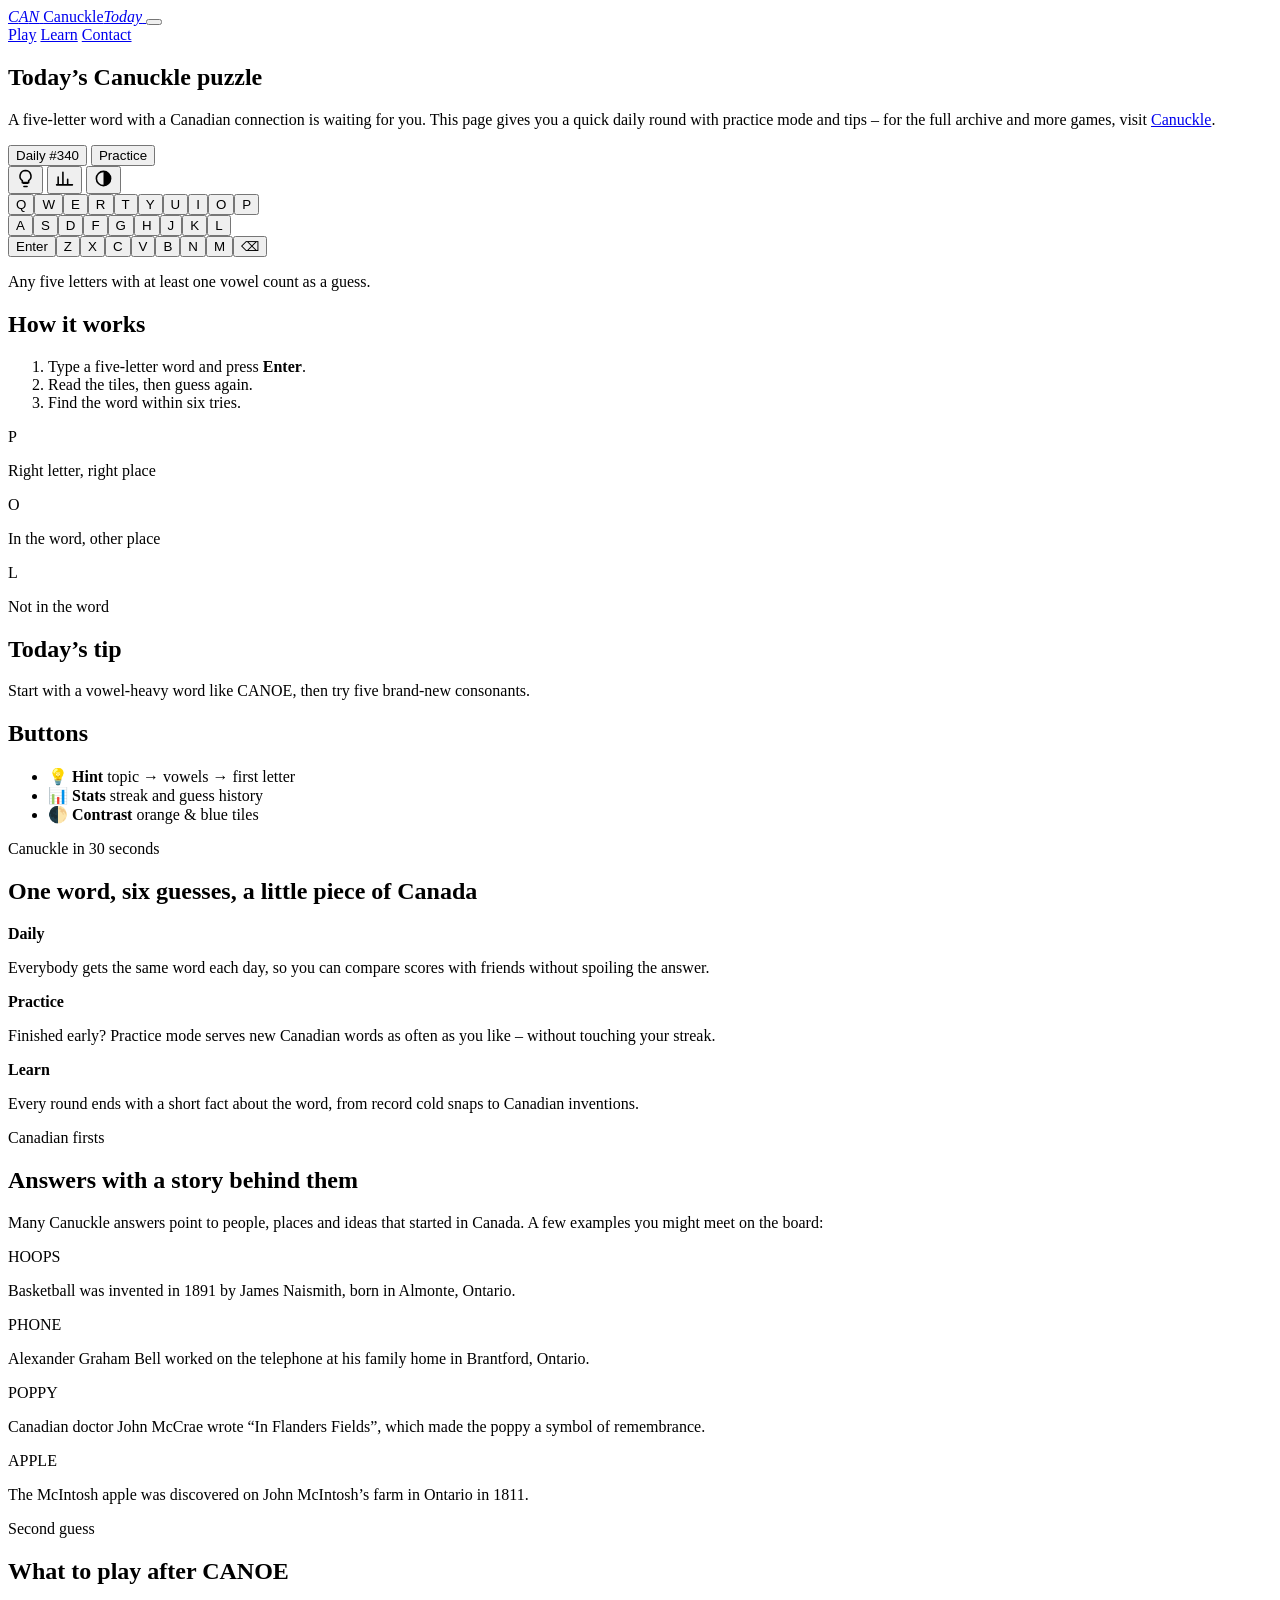
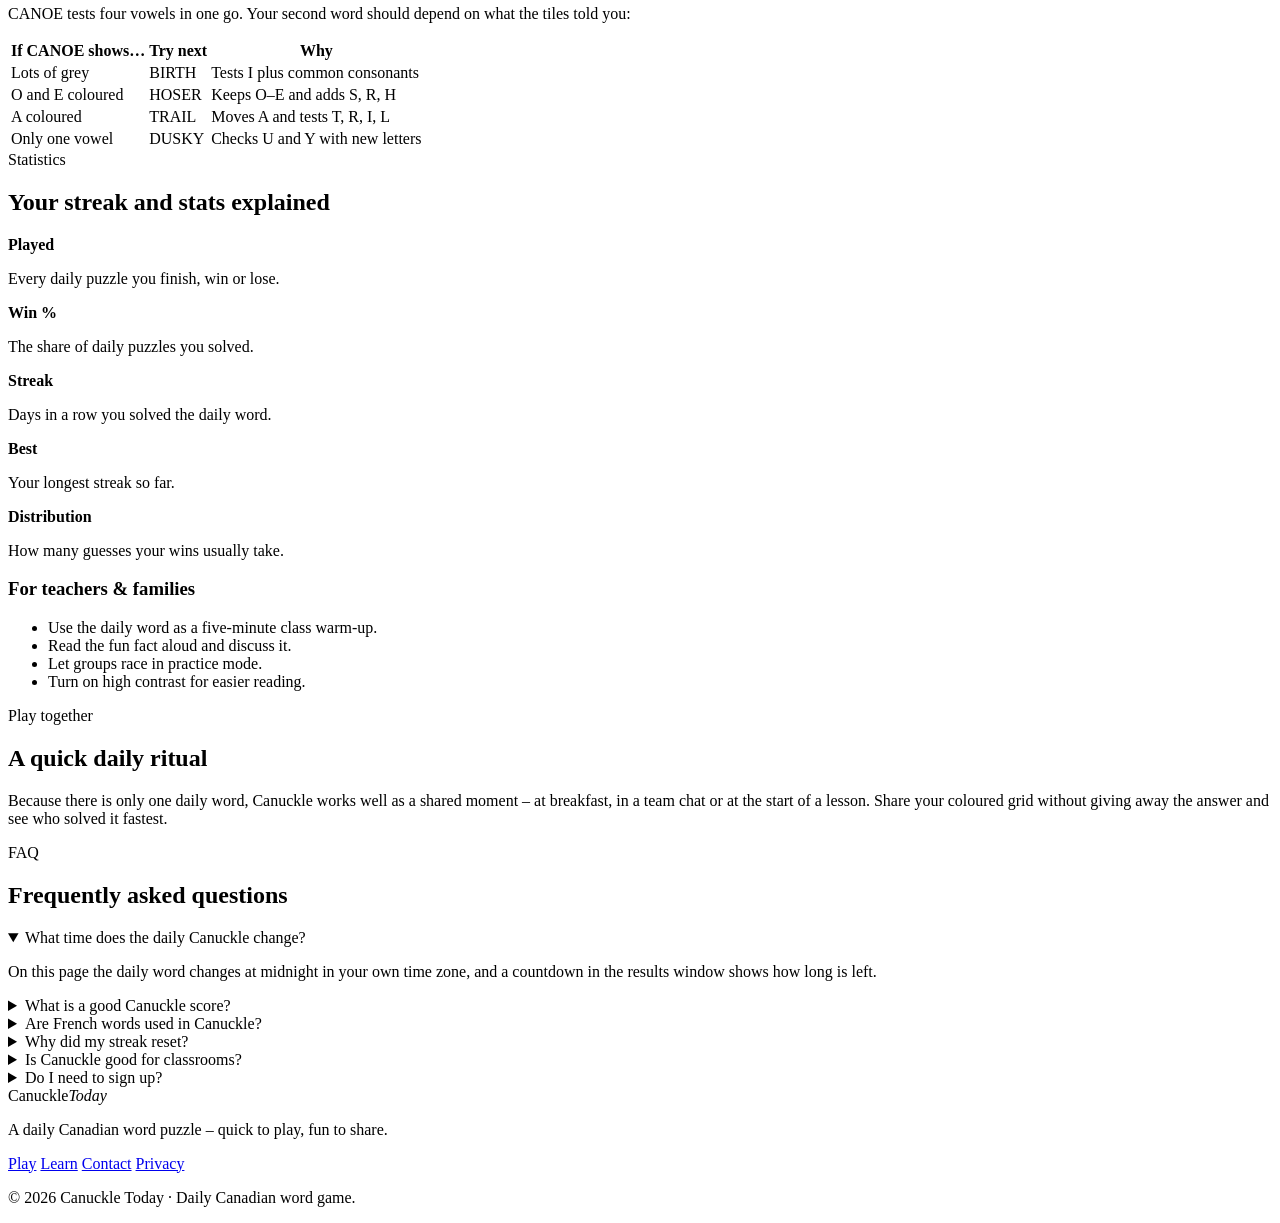
==== index.html @ 83f181f8 "index.html" ====
<!DOCTYPE html>
<html lang="en">
<head>
<meta charset="UTF-8">
<meta name="viewport" content="width=device-width, initial-scale=1.0">
<title>Canuckle Today – Free Daily Canadian Word Puzzle</title>
<meta name="description" content="Solve today’s Canuckle: a free five-letter Canadian word puzzle with six guesses, three hints, unlimited practice rounds and a Canadian fact after every game.">
<meta name="robots" content="index, follow">
<meta property="og:type" content="website">
<meta property="og:title" content="Canuckle Today – Free Daily Canadian Word Puzzle">
<meta property="og:description" content="One Canadian word, six guesses, every day.">
<link rel="preconnect" href="https://fonts.googleapis.com">
<link rel="preconnect" href="https://fonts.gstatic.com" crossorigin>
<link href="https://fonts.googleapis.com/css2?family=Work+Sans:wght@400;500;600;700;800&display=swap" rel="stylesheet">
<link rel="stylesheet" href="style.css">

<script type="application/ld+json">
{
  "@context":"https://schema.org",
  "@graph":[
    {
      "@type":"VideoGame",
      "name":"Canuckle Today",
      "genre":"Word puzzle",
      "gamePlatform":"Web browser",
      "inLanguage":"en",
      "description":"A daily Canadian five-letter word puzzle with hints, statistics and unlimited practice.",
      "offers":{"@type":"Offer","price":"0","priceCurrency":"CAD"}
    },
    {
      "@type":"FAQPage",
      "mainEntity":[
        {"@type":"Question","name":"What time does the daily Canuckle change?","acceptedAnswer":{"@type":"Answer","text":"On this page the daily word changes at midnight in your own time zone, and a countdown in the results window shows how long is left."}},
        {"@type":"Question","name":"What is a good Canuckle score?","acceptedAnswer":{"@type":"Answer","text":"Solving in four guesses is a solid result, three is excellent and two usually involves some luck. Any win within six guesses keeps your streak alive."}},
        {"@type":"Question","name":"Are French words used in Canuckle?","acceptedAnswer":{"@type":"Answer","text":"Answers are English or widely used Canadian words. Where a word comes from French or an Indigenous language, it is written without accents."}},
        {"@type":"Question","name":"Why did my streak reset?","acceptedAnswer":{"@type":"Answer","text":"A streak counts days in a row on which you solved the daily word. Missing a day or failing a puzzle starts the count again. Practice rounds never affect it."}},
        {"@type":"Question","name":"Is Canuckle good for classrooms?","acceptedAnswer":{"@type":"Answer","text":"Yes. The Canadian theme and the fun fact after each round make it a quick warm-up for spelling, vocabulary and Canadian studies."}},
        {"@type":"Question","name":"Do I need to sign up?","acceptedAnswer":{"@type":"Answer","text":"No. The game runs in your browser and your statistics are saved on your own device."}}
      ]
    }
  ]
}
</script>
</head>
<body>

<header class="hd">
  <div class="wrap hd-in">
    <a href="#" class="logo" aria-label="Canuckle Today home">
      <span class="logo-tiles" aria-hidden="true"><i>C</i><i>A</i><i>N</i></span>
      <span>Canuckle<em>Today</em></span>
    </a>
    <button class="burger" aria-label="Menu" onclick="document.querySelector('.nav').classList.toggle('open')"><span></span><span></span></button>
    <nav class="nav">
      <a href="#" class="cur">Play</a>
      <a href="#learn">Learn</a>
      <a href="#contact">Contact</a>
    </nav>
  </div>
</header>

<section class="top wrap">
  <h1>Today’s Canuckle puzzle</h1>
  <p class="sub">A five-letter word with a Canadian connection is waiting for you. This page gives you a quick daily round with practice mode and tips – for the full archive and more games, visit <a href="https://canukle.com/">Canuckle</a>.</p>
</section>

<main class="wrap">
  <div class="arena">
    <!-- ===== GAME ===== -->
    <section class="game card" id="game" aria-label="Canuckle game">
      <div class="bar">
        <div class="mode" role="group" aria-label="Game mode">
          <button type="button" data-m="daily" class="on">Daily <span id="pz-no"></span></button>
          <button type="button" data-m="practice">Practice</button>
        </div>
        <div class="tools">
          <button type="button" class="ic" id="b-hint" title="Hint" aria-label="Hint"><svg viewBox="0 0 24 24" width="19" height="19"><path d="M9 18h6M10 22h4M12 2a7 7 0 0 0-4 12.7V17h8v-2.3A7 7 0 0 0 12 2z" fill="none" stroke="currentColor" stroke-width="2" stroke-linecap="round"/></svg></button>
          <button type="button" class="ic" id="b-stats" title="Statistics" aria-label="Statistics"><svg viewBox="0 0 24 24" width="19" height="19"><path d="M4 20V10M10 20V4M16 20v-7M22 20H2" fill="none" stroke="currentColor" stroke-width="2" stroke-linecap="round"/></svg></button>
          <button type="button" class="ic" id="b-hc" title="High contrast" aria-label="Toggle high contrast colours"><svg viewBox="0 0 24 24" width="19" height="19"><circle cx="12" cy="12" r="9" fill="none" stroke="currentColor" stroke-width="2"/><path d="M12 3a9 9 0 0 1 0 18z" fill="currentColor"/></svg></button>
        </div>
      </div>
      <div class="hints" id="hints" aria-live="polite"></div>
      <div class="board" id="board" aria-label="Game board"></div>
      <div class="kb" id="kb" aria-label="Keyboard"></div>
      <p class="rule-note">Any five letters with at least one vowel count as a guess.</p>
    </section>

    <!-- ===== SIDE ===== -->
    <aside class="side">
      <div class="card side-box">
        <h2>How it works</h2>
        <ol class="steps">
          <li>Type a five-letter word and press <b>Enter</b>.</li>
          <li>Read the tiles, then guess again.</li>
          <li>Find the word within six tries.</li>
        </ol>
        <div class="key">
          <div><span class="sq c">P</span><p>Right letter, right place</p></div>
          <div><span class="sq p">O</span><p>In the word, other place</p></div>
          <div><span class="sq a">L</span><p>Not in the word</p></div>
        </div>
      </div>
      <div class="card side-box tip">
        <h2>Today’s tip</h2>
        <p id="tip">Start with a vowel-heavy word like CANOE, then try five brand-new consonants.</p>
      </div>
      <div class="card side-box">
        <h2>Buttons</h2>
        <ul class="btn-list">
          <li><b>💡 Hint</b> topic → vowels → first letter</li>
          <li><b>📊 Stats</b> streak and guess history</li>
          <li><b>🌓 Contrast</b> orange &amp; blue tiles</li>
        </ul>
      </div>
    </aside>
  </div>

  <!-- ===== LEARN ===== -->
  <section class="sec" id="learn">
    <span class="lbl">Canuckle in 30 seconds</span>
    <h2>One word, six guesses, a little piece of Canada</h2>
    <div class="cols3">
      <article><b>Daily</b><p>Everybody gets the same word each day, so you can compare scores with friends without spoiling the answer.</p></article>
      <article><b>Practice</b><p>Finished early? Practice mode serves new Canadian words as often as you like – without touching your streak.</p></article>
      <article><b>Learn</b><p>Every round ends with a short fact about the word, from record cold snaps to Canadian inventions.</p></article>
    </div>
  </section>

  <section class="sec">
    <span class="lbl">Canadian firsts</span>
    <h2>Answers with a story behind them</h2>
    <p class="lead">Many Canuckle answers point to people, places and ideas that started in Canada. A few examples you might meet on the board:</p>
    <div class="story">
      <div><span>HOOPS</span><p>Basketball was invented in 1891 by James Naismith, born in Almonte, Ontario.</p></div>
      <div><span>PHONE</span><p>Alexander Graham Bell worked on the telephone at his family home in Brantford, Ontario.</p></div>
      <div><span>POPPY</span><p>Canadian doctor John McCrae wrote “In Flanders Fields”, which made the poppy a symbol of remembrance.</p></div>
      <div><span>APPLE</span><p>The McIntosh apple was discovered on John McIntosh’s farm in Ontario in 1811.</p></div>
    </div>
  </section>

  <section class="sec split">
    <div>
      <span class="lbl">Second guess</span>
      <h2>What to play after CANOE</h2>
      <p>CANOE tests four vowels in one go. Your second word should depend on what the tiles told you:</p>
    </div>
    <div class="tbl">
      <table>
        <thead><tr><th>If CANOE shows…</th><th>Try next</th><th>Why</th></tr></thead>
        <tbody>
          <tr><td>Lots of grey</td><td>BIRTH</td><td>Tests I plus common consonants</td></tr>
          <tr><td>O and E coloured</td><td>HOSER</td><td>Keeps O–E and adds S, R, H</td></tr>
          <tr><td>A coloured</td><td>TRAIL</td><td>Moves A and tests T, R, I, L</td></tr>
          <tr><td>Only one vowel</td><td>DUSKY</td><td>Checks U and Y with new letters</td></tr>
        </tbody>
      </table>
    </div>
  </section>

  <section class="sec">
    <span class="lbl">Statistics</span>
    <h2>Your streak and stats explained</h2>
    <div class="stat-ex">
      <div><b>Played</b><p>Every daily puzzle you finish, win or lose.</p></div>
      <div><b>Win %</b><p>The share of daily puzzles you solved.</p></div>
      <div><b>Streak</b><p>Days in a row you solved the daily word.</p></div>
      <div><b>Best</b><p>Your longest streak so far.</p></div>
      <div><b>Distribution</b><p>How many guesses your wins usually take.</p></div>
    </div>
  </section>

  <section class="sec split rev">
    <div class="class-card card">
      <h3>For teachers &amp; families</h3>
      <ul>
        <li>Use the daily word as a five-minute class warm-up.</li>
        <li>Read the fun fact aloud and discuss it.</li>
        <li>Let groups race in practice mode.</li>
        <li>Turn on high contrast for easier reading.</li>
      </ul>
    </div>
    <div>
      <span class="lbl">Play together</span>
      <h2>A quick daily ritual</h2>
      <p>Because there is only one daily word, Canuckle works well as a shared moment – at breakfast, in a team chat or at the start of a lesson. Share your coloured grid without giving away the answer and see who solved it fastest.</p>
    </div>
  </section>

  <section class="sec">
    <span class="lbl">FAQ</span>
    <h2>Frequently asked questions</h2>
    <div class="faq">
      <details open><summary>What time does the daily Canuckle change?</summary><p>On this page the daily word changes at midnight in your own time zone, and a countdown in the results window shows how long is left.</p></details>
      <details><summary>What is a good Canuckle score?</summary><p>Solving in four guesses is a solid result, three is excellent and two usually involves some luck. Any win within six guesses keeps your streak alive.</p></details>
      <details><summary>Are French words used in Canuckle?</summary><p>Answers are English or widely used Canadian words. Where a word comes from French or an Indigenous language, it is written without accents.</p></details>
      <details><summary>Why did my streak reset?</summary><p>A streak counts days in a row on which you solved the daily word. Missing a day or failing a puzzle starts the count again. Practice rounds never affect it.</p></details>
      <details><summary>Is Canuckle good for classrooms?</summary><p>Yes. The Canadian theme and the fun fact after each round make it a quick warm-up for spelling, vocabulary and Canadian studies.</p></details>
      <details><summary>Do I need to sign up?</summary><p>No. The game runs in your browser and your statistics are saved on your own device.</p></details>
    </div>
  </section>
</main>

<footer class="ft" id="contact">
  <div class="wrap ft-in">
    <div>
      <span class="logo"><span>Canuckle<em>Today</em></span></span>
      <p>A daily Canadian word puzzle – quick to play, fun to share.</p>
    </div>
    <nav>
      <a href="#game">Play</a>
      <a href="#learn">Learn</a>
      <a href="#">Contact</a>
      <a href="#">Privacy</a>
    </nav>
  </div>
  <p class="wrap ft-copy">© <span id="yr"></span> Canuckle Today · Daily Canadian word game.</p>
</footer>

<!-- RESULT / STATS MODAL -->
<div class="modal" id="modal" role="dialog" aria-modal="true" aria-labelledby="m-title" hidden>
  <div class="m-box">
    <button class="m-x" id="m-x" aria-label="Close">×</button>
    <div id="m-result">
      <p class="m-k" id="m-k">Well done!</p>
      <h2 id="m-title">MOOSE</h2>
      <p class="m-cat" id="m-cat">Wildlife</p>
      <p class="m-fact" id="m-fact"></p>
    </div>
    <h3 class="m-h">Statistics</h3>
    <div class="m-stats">
      <div><b id="st-p">0</b><span>Played</span></div>
      <div><b id="st-w">0</b><span>Win %</span></div>
      <div><b id="st-s">0</b><span>Streak</span></div>
      <div><b id="st-b">0</b><span>Best</span></div>
    </div>
    <h3 class="m-h">Guess distribution</h3>
    <div class="dist" id="dist"></div>
    <div class="m-act">
      <button class="share" id="b-share">Share result</button>
      <button class="again" id="b-again">Play practice round</button>
    </div>
    <p class="next" id="next"></p>
  </div>
</div>

<div class="toast" id="toast" role="status"></div>

<script>
(function(){
  var $=function(id){return document.getElementById(id);};
  var W=[
    ['TOWER','Places','Toronto’s CN Tower is 553 metres tall and was completed in 1976.'],
    ['RAVEN','Culture','The Raven is a central trickster and creator figure in many Northwest Coast First Nations stories.'],
    ['HYDRO','Slang','Many Canadians call electricity “hydro”, because so much of it comes from hydroelectric dams.'],
    ['MOOSE','Wildlife','A moose’s long legs let it wade through deep snow and swamps with ease.'],
    ['OCEAN','Places','Canada has the longest coastline in the world – about 243,000 km.'],
    ['CEDAR','Nature','The western red cedar is the official tree of British Columbia.'],
    ['HOOPS','Sports','Basketball was invented in 1891 by James Naismith, who was born in Almonte, Ontario.'],
    ['TOQUE','Slang','In Canada a toque is a knitted winter hat – some people write it “tuque”.'],
    ['DULSE','Food','Dulse is a dried red seaweed snack famous on Grand Manan Island, New Brunswick.'],
    ['ROCKY','Places','Mount Robson, at 3,954 metres, is the highest peak in the Canadian Rockies.'],
    ['POPPY','History','Canadian doctor John McCrae wrote “In Flanders Fields” in 1915, making the poppy a symbol of remembrance.'],
    ['BIRCH','Nature','Birchbark is light and waterproof, which made it perfect for building canoes.'],
    ['LOONS','Wildlife','The common loon on the one-dollar coin is why Canadians call it the loonie.'],
    ['PHONE','History','Alexander Graham Bell made early telephone tests from his family home in Brantford, Ontario.'],
    ['DEKES','Sports','To deke is to fake out an opponent – a word Canadians took from hockey into everyday life.'],
    ['APPLE','Food','The McIntosh apple was discovered on John McIntosh’s farm in Ontario in 1811.'],
    ['SLEDS','Culture','The word toboggan comes from the Mi’kmaq language.'],
    ['HURON','Places','Lake Huron has the longest shoreline of the Great Lakes, thanks to its thousands of islands.'],
    ['ASPEN','Nature','The trembling aspen is the most widespread tree in North America.'],
    ['SWEEP','Sports','Sweeping in curling warms the ice slightly so the stone slides farther and straighter.'],
    ['HOSER','Slang','The insult “hoser” was made famous by Bob and Doug McKenzie on SCTV.'],
    ['BISON','Wildlife','Elk Island National Park near Edmonton helped bring bison back from the edge of extinction.'],
    ['HOUSE','Sports','In curling, the target of rings at the end of the sheet is called the house.'],
    ['SYRUP','Food','About 40 litres of maple sap are boiled down to make one litre of syrup.'],
    ['GITCH','Slang','“Gitch” or “gotch” is Canadian slang for underwear.'],
    ['CANOE','Culture','The canoe connected Indigenous nations and later carried the fur trade across the country.'],
    ['KAYAK','Culture','Inuit hunters built kayaks with driftwood or bone frames covered in sealskin.'],
    ['POLAR','Wildlife','Churchill, Manitoba, is known as the Polar Bear Capital of the World.'],
    ['ORCAS','Wildlife','Orcas along the B.C. coast live in close family pods led by older females.'],
    ['FROST','Nature','Snag, Yukon, recorded −63 °C in 1947 – the coldest temperature in North America.'],
    ['SNOWY','Wildlife','The snowy owl is Quebec’s official bird.'],
    ['TAFFY','Food','Maple taffy is made by pouring hot syrup onto clean snow and rolling it up on a stick.'],
    ['INUIT','Culture','Nunavut, created in 1999, means “our land” in Inuktitut.'],
    ['METIS','Culture','The Métis are recognised as one of the three Indigenous peoples in Canada’s Constitution.'],
    ['IGLOO','Culture','“Iglu” in Inuktitut simply means house – not only a snow house.'],
    ['MAPLE','Nature','A red maple leaf has been on Canada’s national flag since 1965.']
  ];
  var START=new Date(2026,0,1);
  var KEYS=['QWERTYUIOP','ASDFGHJKL','>ZXCVBNM<'];
  var mode='daily', ans, info, guesses=[], cur='', over=false, won=false, hintN=0, busy=false, dayIdx;

  function store(k,v){ try{ if(v===undefined) return JSON.parse(localStorage.getItem(k)); localStorage.setItem(k,JSON.stringify(v)); }catch(e){ return null; } }
  function today(){ var n=new Date(); var d=new Date(n.getFullYear(),n.getMonth(),n.getDate()); return Math.round((d-START)/864e5); }
  function toast(t,ms){ var e=$('toast'); e.textContent=t; e.classList.add('show'); clearTimeout(e._t); e._t=setTimeout(function(){e.classList.remove('show');},ms||1600); }

  /* build board + keyboard */
  var board=$('board');
  for(var r=0;r<6;r++){ var row=document.createElement('div'); row.className='row'; for(var c=0;c<5;c++){ var t=document.createElement('div'); t.className='tile'; row.appendChild(t);} board.appendChild(row); }
  KEYS.forEach(function(line){
    var row=document.createElement('div'); row.className='kb-row';
    line.split('').forEach(function(k){
      var b=document.createElement('button'); b.type='button';
      if(k==='>'){ b.textContent='Enter'; b.dataset.k='ENTER'; b.className='wide'; }
      else if(k==='<'){ b.innerHTML='⌫'; b.dataset.k='BACK'; b.className='wide'; b.setAttribute('aria-label','Backspace'); }
      else { b.textContent=k; b.dataset.k=k; }
      row.appendChild(b);
    });
    $('kb').appendChild(row);
  });

  function score(g,a){
    var res=Array(5).fill('a'), pool={};
    for(var i=0;i<5;i++){ if(g[i]===a[i]) res[i]='c'; else pool[a[i]]=(pool[a[i]]||0)+1; }
    for(i=0;i<5;i++){ if(res[i]!=='c' && pool[g[i]]){ res[i]='p'; pool[g[i]]--; } }
    return res;
  }
  function paintRow(ri,word,res,animate,done){
    var tiles=board.children[ri].children;
    for(var i=0;i<5;i++){
      (function(i){
        var t=tiles[i]; t.textContent=word[i]||''; t.className='tile'+(word[i]?' filled':'');
        if(!res) return;
        if(animate){ setTimeout(function(){ t.classList.add('flip'); setTimeout(function(){ t.classList.add(res[i]); },250); },i*280); }
        else t.classList.add(res[i]);
      })(i);
    }
    if(animate && done) setTimeout(done,5*280+300);
  }
  function paintKeys(){
    var st={};
    guesses.forEach(function(g){ var r=score(g,ans); for(var i=0;i<5;i++){ var p=st[g[i]]; var v=r[i]; if(p==='c') continue; if(p==='p' && v==='a') continue; st[g[i]]=v; } });
    $('kb').querySelectorAll('button').forEach(function(b){ var k=b.dataset.k; b.classList.remove('c','p','a'); if(st[k]) b.classList.add(st[k]); });
  }
  function drawAll(){
    for(var r=0;r<6;r++){
      if(r<guesses.length) paintRow(r,guesses[r],score(guesses[r],ans),false);
      else if(r===guesses.length && !over) paintRow(r,cur,null);
      else paintRow(r,'',null);
    }
    paintKeys(); drawHints();
  }
  function drawHints(){
    var vowels=ans.split('').filter(function(x){return 'AEIOU'.indexOf(x)>-1;}).length;
    var h=[['Topic',info[1]],['Vowels',vowels+(vowels===1?' vowel':' vowels')],['First letter',ans[0]]];
    $('hints').innerHTML=hintN?h.slice(0,hintN).map(function(x){return '<span><em>'+x[0]+'</em>'+x[1]+'</span>';}).join(''):'';
  }

  function save(){ if(mode==='daily') store('c3-day-'+dayIdx,{g:guesses,o:over,w:won,h:hintN}); }
  function stats(){ return store('c3-stats')||{p:0,w:0,s:0,b:0,d:[0,0,0,0,0,0],last:-9}; }
  function record(win){
    if(mode!=='daily') return;
    var s=stats(); s.p++;
    if(win){ s.w++; s.d[guesses.length-1]++; s.s=(s.last===dayIdx-1)?s.s+1:1; s.b=Math.max(s.b,s.s); s.last=dayIdx; }
    else { s.s=0; }
    store('c3-stats',s);
  }

  function load(m){
    mode=m; cur=''; busy=false;
    document.querySelectorAll('.mode button').forEach(function(b){b.classList.toggle('on',b.dataset.m===m);});
    if(m==='daily'){
      dayIdx=today(); info=W[((dayIdx%W.length)+W.length)%W.length]; ans=info[0];
      $('pz-no').textContent='#'+(dayIdx+1);
      var s=store('c3-day-'+dayIdx);
      guesses=s?s.g:[]; over=s?s.o:false; won=s?s.w:false; hintN=s?s.h:0;
    } else {
      var prev=ans; do{ info=W[Math.floor(Math.random()*W.length)]; }while(info[0]===prev);
      ans=info[0]; guesses=[]; over=false; won=false; hintN=0;
    }
    drawAll();
    if(over && mode==='daily') setTimeout(function(){openModal(true);},300);
  }

  function submit(){
    if(busy||over) return;
    var row=board.children[guesses.length];
    if(cur.length<5){ row.classList.remove('shake'); void row.offsetWidth; row.classList.add('shake'); toast('Not enough letters'); return; }
    if(!/[AEIOUY]/.test(cur)){ row.classList.remove('shake'); void row.offsetWidth; row.classList.add('shake'); toast('Try a real word'); return; }
    var g=cur; guesses.push(g); cur=''; busy=true;
    var res=score(g,ans);
    paintRow(guesses.length-1,g,res,true,function(){
      busy=false; paintKeys();
      if(g===ans){ over=true; won=true; record(true); save(); var msg=['Genius!','Magnificent!','Impressive!','Splendid!','Great!','Phew!'][guesses.length-1]; toast(msg); var tiles=board.children[guesses.length-1].children; for(var i=0;i<5;i++){(function(t,i){setTimeout(function(){t.classList.add('bounce');},i*90);})(tiles[i],i);} setTimeout(function(){openModal(true);},1400); }
      else if(guesses.length===6){ over=true; won=false; record(false); save(); toast(ans,2400); setTimeout(function(){openModal(true);},1400); }
      else save();
    });
  }
  function press(k){
    if(over||busy) return;
    if(k==='ENTER') return submit();
    if(k==='BACK'){ cur=cur.slice(0,-1); }
    else if(/^[A-Z]$/.test(k) && cur.length<5){ cur+=k; var t=board.children[guesses.length].children[cur.length-1]; t.classList.remove('pop'); void t.offsetWidth; t.classList.add('pop'); }
    paintRow(guesses.length,cur,null);
  }
  $('kb').addEventListener('click',function(e){ var b=e.target.closest('button'); if(b){ press(b.dataset.k); b.blur(); } });
  document.addEventListener('keydown',function(e){
    if(e.ctrlKey||e.metaKey||e.altKey) return;
    if(!$('modal').hidden){ if(e.key==='Escape') closeModal(); return; }
    var tag=(e.target.tagName||'').toLowerCase(); if(tag==='input'||tag==='textarea') return;
    if(e.key==='Enter'){ e.preventDefault(); press('ENTER'); }
    else if(e.key==='Backspace') press('BACK');
    else if(/^[a-zA-Z]$/.test(e.key)) press(e.key.toUpperCase());
  });

  $('b-hint').addEventListener('click',function(){
    if(hintN>=3){ toast('All hints used'); return; }
    hintN++; drawHints(); save();
  });
  $('b-hc').addEventListener('click',function(){ document.body.classList.toggle('hc'); store('c3-hc',document.body.classList.contains('hc')); });
  if(store('c3-hc')) document.body.classList.add('hc');
  document.querySelectorAll('.mode button').forEach(function(b){ b.addEventListener('click',function(){ if(b.dataset.m==='practice' || mode!=='daily') load(b.dataset.m); }); });

  /* modal */
  var cd;
  function openModal(showResult){
    var s=stats();
    $('m-result').style.display=showResult&&over?'':'none';
    if(over){
      $('m-k').textContent=won?['Genius!','Magnificent!','Impressive!','Splendid!','Great!','Phew!'][guesses.length-1]:'So close – the word was';
      $('m-title').textContent=ans; $('m-cat').textContent=info[1]; $('m-fact').textContent=info[2];
    }
    $('st-p').textContent=s.p; $('st-w').textContent=s.p?Math.round(s.w/s.p*100):0; $('st-s').textContent=s.s; $('st-b').textContent=s.b;
    var mx=Math.max.apply(null,s.d.concat([1]));
    $('dist').innerHTML=s.d.map(function(n,i){ var hl=over&&won&&mode==='daily'&&guesses.length===i+1; return '<div><span>'+(i+1)+'</span><i><s class="'+(hl?'hl':'')+'" style="width:'+Math.max(8,n/mx*100)+'%">'+n+'</s></i></div>'; }).join('');
    $('b-share').style.display=over?'':'none';
    clearInterval(cd);
    if(mode==='daily'){ var tick=function(){ var n=new Date(), m=new Date(n.getFullYear(),n.getMonth(),n.getDate()+1), d=m-n; var h=Math.floor(d/36e5), mi=Math.floor(d%36e5/6e4), se=Math.floor(d%6e4/1e3); $('next').textContent='Next daily word in '+h+'h '+String(mi).padStart(2,'0')+'m '+String(se).padStart(2,'0')+'s'; }; tick(); cd=setInterval(tick,1000); }
    else $('next').textContent='Practice rounds do not count towards your stats.';
    $('modal').hidden=false;
  }
  function closeModal(){ $('modal').hidden=true; clearInterval(cd); }
  $('m-x').addEventListener('click',closeModal);
  $('modal').addEventListener('click',function(e){ if(e.target===this) closeModal(); });
  $('b-stats').addEventListener('click',function(){ openModal(over); });
  $('b-again').addEventListener('click',function(){ closeModal(); load('practice'); });
  $('b-share').addEventListener('click',function(){
    var hc=document.body.classList.contains('hc'), em={c:hc?'🟧':'🟥',p:hc?'🟦':'🟨',a:'⬛'};
    var grid=guesses.map(function(g){ return score(g,ans).map(function(x){return em[x];}).join(''); }).join('\n');
    var t='Canuckle '+(mode==='daily'?'#'+(dayIdx+1):'Practice')+' '+(won?guesses.length:'X')+'/6'+(hintN?' ('+hintN+' hint'+(hintN>1?'s':'')+')':'')+'\n\n'+grid;
    var done=function(){toast('Result copied to clipboard');};
    if(navigator.clipboard&&window.isSecureContext){ navigator.clipboard.writeText(t).then(done,function(){}); return; }
    var a=document.createElement('textarea'); a.value=t; document.body.appendChild(a); a.select(); try{document.execCommand('copy');done();}catch(e){} a.remove();
  });

  document.querySelectorAll('.nav a').forEach(function(a){a.addEventListener('click',function(){document.querySelector('.nav').classList.remove('open');});});
  $('yr').textContent=new Date().getFullYear();
  load('daily');
})();
</script>
</body>
</html>
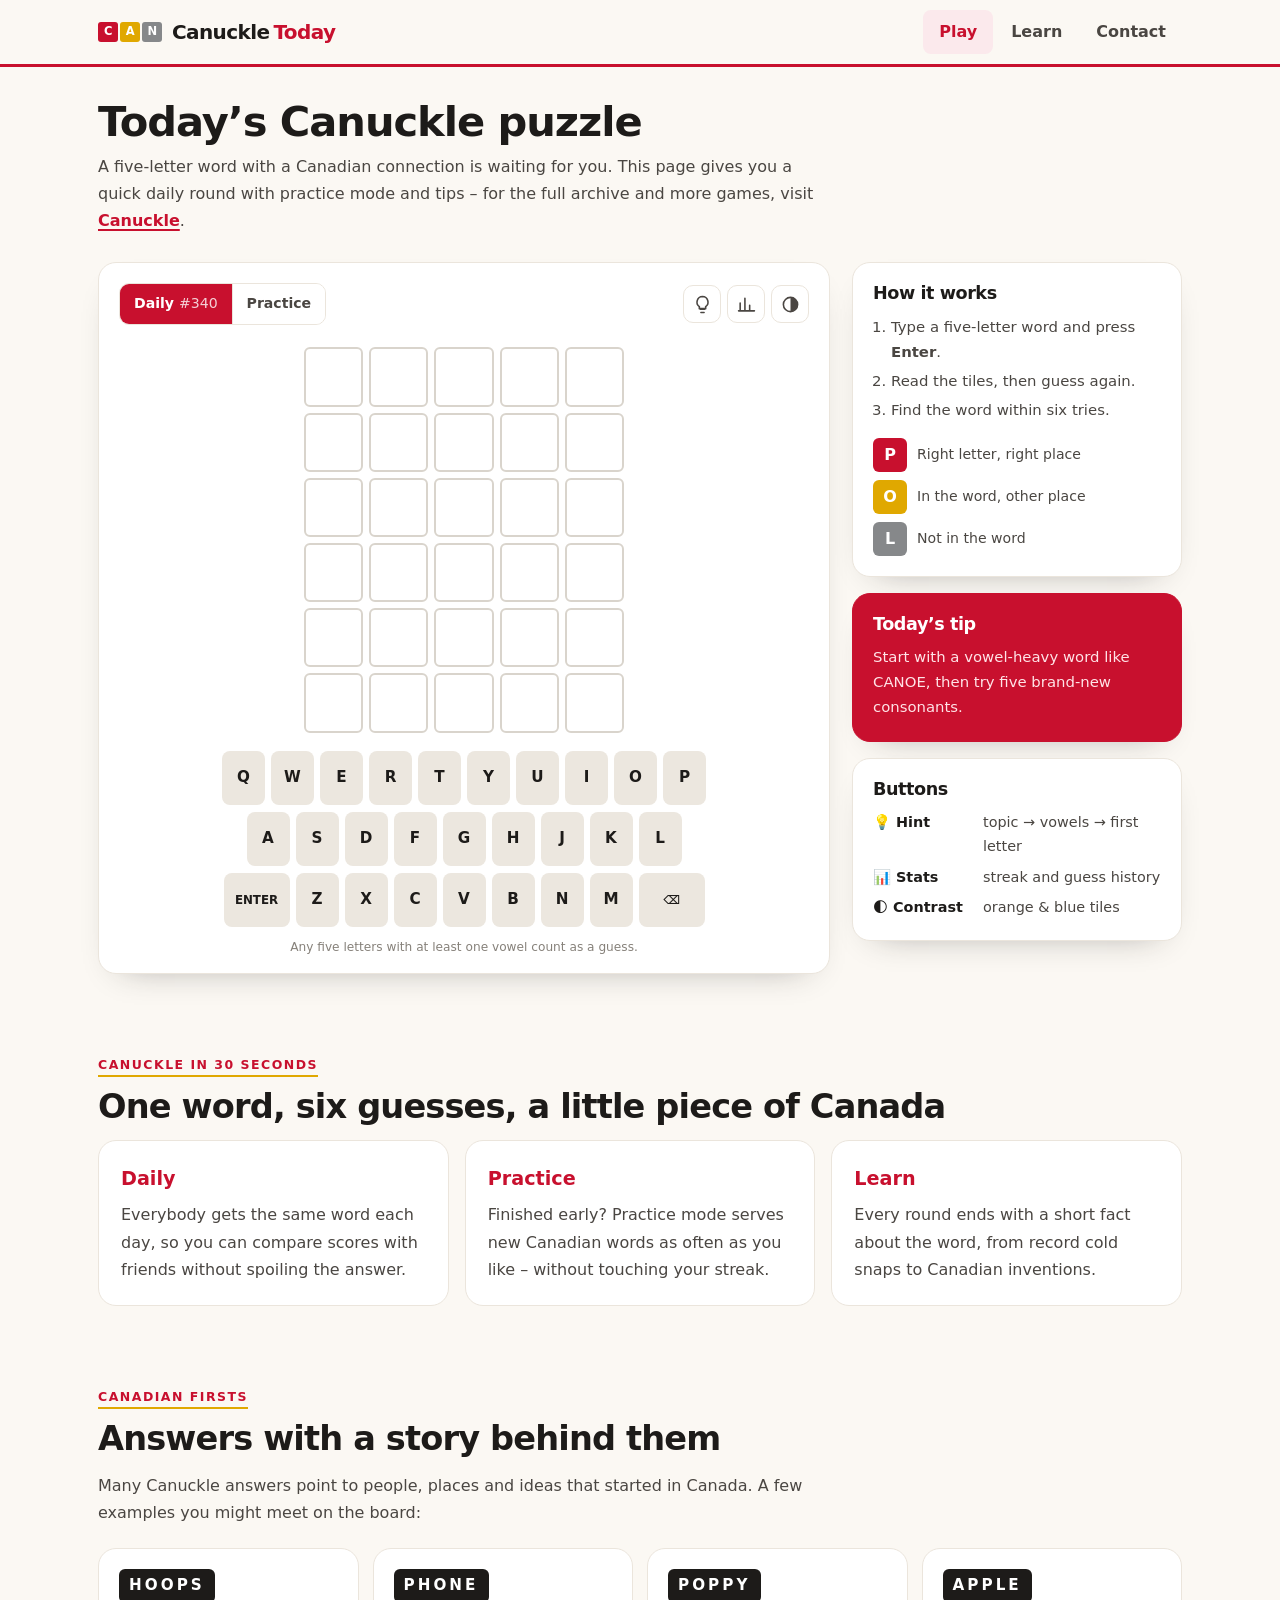
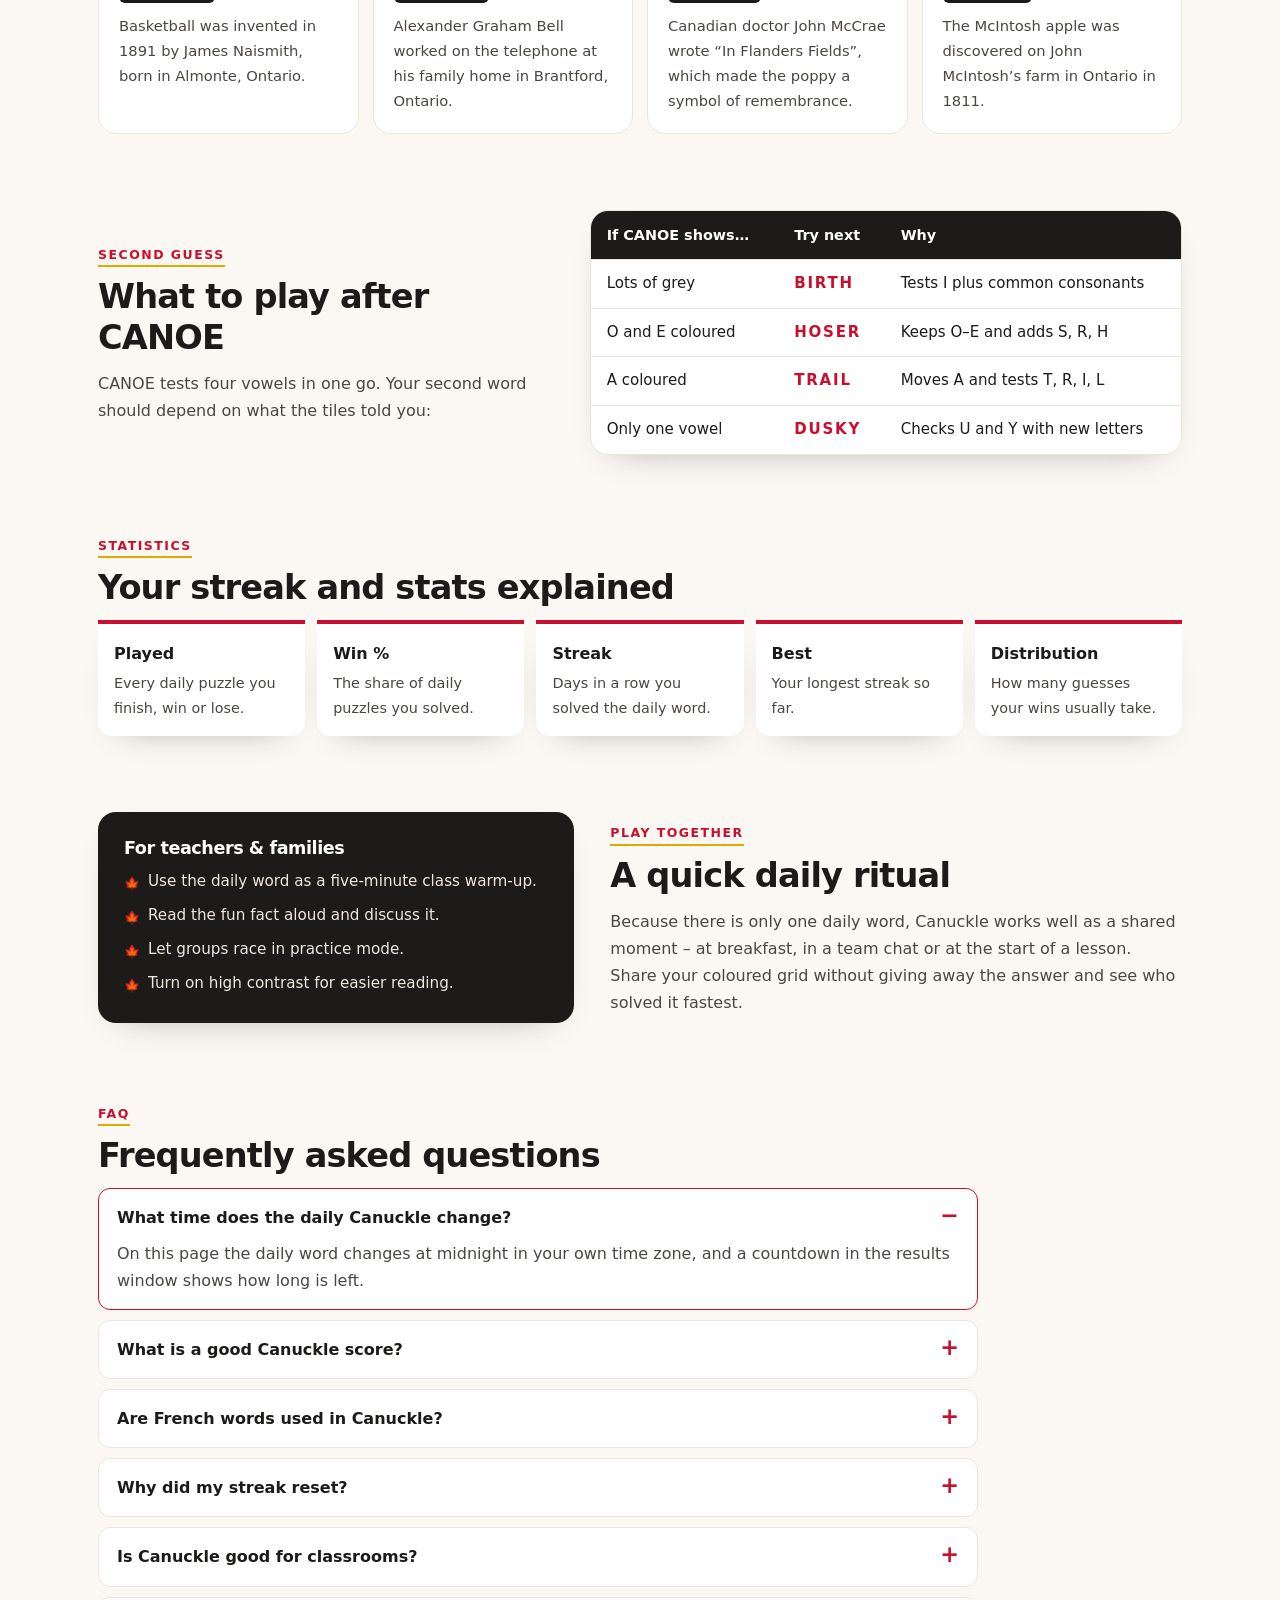
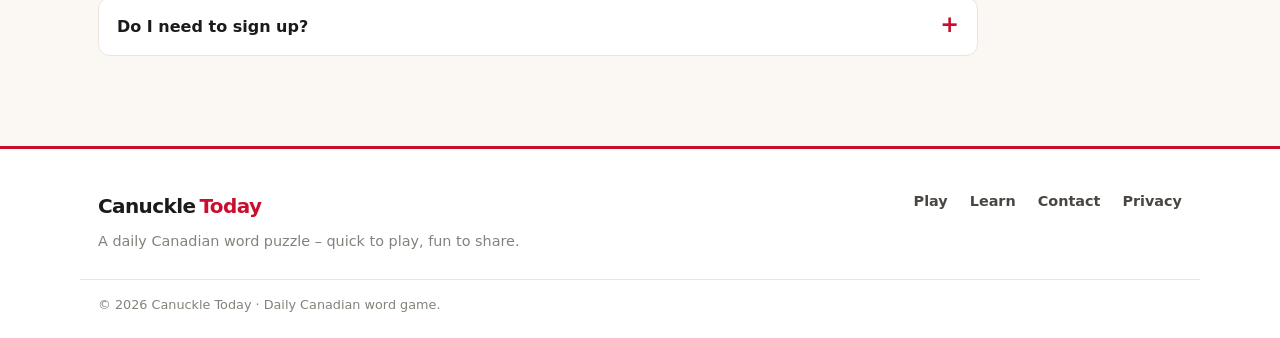
==== commit 8dc7c951: "index.html" ====
--- a/index.html
+++ b/index.html
@@ -1,6 +1,7 @@
 <!DOCTYPE html>
 <html lang="en">
 <head>
+  <meta name="google-site-verification" content="KQgyARfYe1WWjzLEBLWUPoaJlGTi-ahKaBz-DZyd0_M" />
 <meta charset="UTF-8">
 <meta name="viewport" content="width=device-width, initial-scale=1.0">
 <title>Canuckle Today – Free Daily Canadian Word Puzzle</title>
--- a/style.css
+++ b/style.css
@@ -0,0 +1,192 @@
+:root{
+  --red:#c8102e; --red-d:#9e0c24; --red-soft:#fbe9ec;
+  --c:#c8102e; --p:#e0a800; --a:#86888a;
+  --bg:#fbf8f3; --card:#ffffff; --ink:#1d1b19; --ink-2:#4a4642; --muted:#86817a; --line:#ebe5dc; --tile-b:#d9d4cc; --key:#ece7df;
+  --r:18px; --shadow:0 14px 34px -24px rgba(29,27,25,.45);
+}
+body.hc{ --c:#f5793a; --p:#3b9ff0; }
+*{box-sizing:border-box;margin:0;padding:0}
+html{scroll-behavior:smooth;scroll-padding-top:80px}
+body{font-family:'Work Sans',system-ui,sans-serif;background:var(--bg);color:var(--ink);line-height:1.7;-webkit-font-smoothing:antialiased}
+a{color:var(--red)}
+.wrap{max-width:1120px;margin:0 auto;padding:0 18px}
+h1,h2,h3{letter-spacing:-.025em;line-height:1.2}
+h2{font-size:clamp(1.5rem,3vw,2.1rem);font-weight:800;margin-bottom:12px}
+h3{font-size:1.1rem;font-weight:700}
+.card{background:var(--card);border:1px solid var(--line);border-radius:var(--r);box-shadow:var(--shadow)}
+
+/* ---------- Header ---------- */
+.hd{position:sticky;top:0;z-index:60;background:rgba(251,248,243,.94);backdrop-filter:blur(8px);border-bottom:3px solid var(--red)}
+.hd-in{display:flex;align-items:center;justify-content:space-between;height:64px}
+.logo{display:flex;align-items:center;gap:10px;text-decoration:none;font-weight:800;font-size:1.25rem;color:var(--ink);letter-spacing:-.03em}
+.logo em{font-style:normal;color:var(--red);margin-left:4px;font-weight:600}
+.logo-tiles{display:flex;gap:2px}
+.logo-tiles i{width:20px;height:20px;display:grid;place-items:center;font-style:normal;font-size:.72rem;font-weight:800;color:#fff;border-radius:3px}
+.logo-tiles i:nth-child(1){background:var(--red)} .logo-tiles i:nth-child(2){background:var(--p)} .logo-tiles i:nth-child(3){background:var(--a)}
+.nav{display:flex;gap:2px}
+.nav a{color:var(--ink-2);text-decoration:none;font-weight:600;padding:8px 16px;border-radius:8px;transition:.2s}
+.nav a:hover{background:var(--key)}
+.nav a.cur{color:var(--red);background:var(--red-soft)}
+.burger{display:none;background:none;border:0;cursor:pointer;padding:10px}
+.burger span{display:block;width:24px;height:2px;background:var(--ink);margin:6px 0;border-radius:2px}
+
+/* ---------- Top ---------- */
+.top{padding:30px 18px 6px}
+.top h1{font-size:clamp(1.8rem,4vw,2.6rem);font-weight:800}
+.sub{color:var(--ink-2);max-width:720px;margin-top:6px}
+.sub a{color:var(--red);font-weight:700;text-decoration:underline;text-decoration-thickness:2px;text-underline-offset:3px}
+.sub a:hover{color:var(--red-d)}
+
+/* ---------- Arena ---------- */
+.arena{display:grid;grid-template-columns:minmax(0,1fr) 330px;gap:22px;margin-top:22px;align-items:start}
+.game{padding:20px 20px 16px}
+.bar{display:flex;justify-content:space-between;align-items:center;gap:10px;margin-bottom:8px}
+.mode{display:inline-flex;border:1px solid var(--line);border-radius:10px;overflow:hidden}
+.mode button{border:0;background:#fff;color:var(--ink-2);font:inherit;font-weight:600;font-size:.88rem;padding:8px 14px;cursor:pointer}
+.mode button+button{border-left:1px solid var(--line)}
+.mode button.on{background:var(--red);color:#fff}
+.mode button span{opacity:.8;font-weight:500}
+.tools{display:flex;gap:6px}
+.ic{width:38px;height:38px;border-radius:10px;border:1px solid var(--line);background:#fff;color:var(--ink-2);display:grid;place-items:center;cursor:pointer;transition:.2s}
+.ic:hover{border-color:var(--red);color:var(--red)}
+.hints{display:flex;flex-wrap:wrap;gap:6px;min-height:6px;margin-bottom:8px;justify-content:center}
+.hints span{background:#fff7dc;border:1px solid #f1d27a;color:#6d5200;font-size:.82rem;padding:3px 10px;border-radius:6px}
+.hints em{font-style:normal;color:var(--muted);margin-right:6px}
+.board{display:grid;grid-template-rows:repeat(6,1fr);gap:6px;width:min(100%,320px);margin:0 auto 18px}
+.row{display:grid;grid-template-columns:repeat(5,1fr);gap:6px}
+.tile{aspect-ratio:1;border:2px solid var(--tile-b);border-radius:6px;display:grid;place-items:center;font-size:clamp(1.5rem,6vw,2rem);font-weight:800;text-transform:uppercase;color:var(--ink);user-select:none;background:#fff}
+.tile.filled{border-color:#8f8a83}
+.tile.pop{animation:pop .12s ease}
+@keyframes pop{50%{transform:scale(1.1)}}
+.tile.flip{animation:flip .5s ease forwards}
+@keyframes flip{0%{transform:rotateX(0)}50%{transform:rotateX(90deg)}100%{transform:rotateX(0)}}
+.tile.c,.tile.p,.tile.a{color:#fff}
+.tile.c{background:var(--c);border-color:var(--c)}
+.tile.p{background:var(--p);border-color:var(--p)}
+.tile.a{background:var(--a);border-color:var(--a)}
+.tile.bounce{animation:bounce .5s ease}
+@keyframes bounce{30%{transform:translateY(-14px)}60%{transform:translateY(4px)}}
+.row.shake{animation:shake .4s ease}
+@keyframes shake{20%,60%{transform:translateX(-6px)}40%,80%{transform:translateX(6px)}}
+.kb{display:grid;gap:7px;user-select:none;max-width:500px;margin:0 auto}
+.kb-row{display:flex;gap:6px;justify-content:center}
+.kb button{flex:1;max-width:43px;height:54px;border:0;border-radius:8px;background:var(--key);color:var(--ink);font:inherit;font-weight:700;font-size:.95rem;cursor:pointer;transition:background .2s}
+.kb button.wide{max-width:66px;flex:1.5;font-size:.74rem;text-transform:uppercase}
+.kb button:hover{filter:brightness(.95)}
+.kb button.c,.kb button.p,.kb button.a{color:#fff}
+.kb button.c{background:var(--c)} .kb button.p{background:var(--p)} .kb button.a{background:var(--a)}
+.rule-note{text-align:center;font-size:.76rem;color:var(--muted);margin-top:10px}
+
+.side{display:flex;flex-direction:column;gap:16px}
+.side-box{padding:20px}
+.side-box h2{font-size:1.1rem;margin-bottom:10px}
+.steps{padding-left:18px;color:var(--ink-2);font-size:.93rem;display:grid;gap:4px;margin-bottom:14px}
+.key{display:grid;gap:8px}
+.key div{display:flex;align-items:center;gap:10px}
+.sq{width:34px;height:34px;border-radius:6px;display:grid;place-items:center;color:#fff;font-weight:800;flex-shrink:0}
+.sq.c{background:var(--c)} .sq.p{background:var(--p)} .sq.a{background:var(--a)}
+.key p{font-size:.88rem;color:var(--ink-2)}
+.tip{background:var(--red);border-color:var(--red);color:#fff}
+.tip h2{color:#fff}
+.tip p{font-size:.93rem;color:#ffe3e7}
+.btn-list{list-style:none;display:grid;gap:6px;font-size:.9rem;color:var(--ink-2)}
+.btn-list li{display:grid;grid-template-columns:104px 1fr;gap:6px}
+.btn-list b{color:var(--ink)}
+
+/* ---------- Sections ---------- */
+.sec{padding:76px 0 0}
+.lbl{display:inline-block;font-weight:700;font-size:.78rem;text-transform:uppercase;letter-spacing:.12em;color:var(--red);border-bottom:2px solid var(--p);margin-bottom:10px}
+.sec p{color:var(--ink-2)}
+.lead{max-width:740px;margin-bottom:22px}
+.cols3{display:grid;grid-template-columns:repeat(3,1fr);gap:16px}
+.cols3 article{background:var(--card);border:1px solid var(--line);border-radius:var(--r);padding:22px}
+.cols3 b{display:block;font-size:1.2rem;color:var(--red);margin-bottom:6px}
+.story{display:grid;grid-template-columns:repeat(4,1fr);gap:14px}
+.story div{background:var(--card);border:1px solid var(--line);border-radius:var(--r);padding:20px}
+.story span{display:inline-flex;gap:3px;margin-bottom:10px;font-weight:800;letter-spacing:.2em;font-size:.95rem;color:#fff;background:var(--ink);padding:4px 10px;border-radius:6px}
+.story p{font-size:.92rem}
+.split{display:grid;grid-template-columns:1fr 1.3fr;gap:36px;align-items:center}
+.split.rev{grid-template-columns:1fr 1.2fr}
+.split p+p{margin-top:12px}
+.tbl{background:var(--card);border:1px solid var(--line);border-radius:var(--r);overflow:auto;box-shadow:var(--shadow)}
+.tbl table{width:100%;border-collapse:collapse;min-width:460px}
+.tbl th{background:var(--ink);color:#fff;text-align:left;padding:12px 16px;font-weight:600;font-size:.9rem}
+.tbl td{padding:11px 16px;border-top:1px solid var(--line);font-size:.94rem}
+.tbl td:nth-child(2){font-weight:800;letter-spacing:.12em;color:var(--red)}
+.stat-ex{display:grid;grid-template-columns:repeat(5,1fr);gap:12px}
+.stat-ex div{border-top:4px solid var(--red);background:var(--card);border-radius:0 0 14px 14px;padding:16px;box-shadow:var(--shadow)}
+.stat-ex b{display:block;margin-bottom:4px}
+.stat-ex p{font-size:.9rem}
+.class-card{padding:26px;background:var(--ink);color:#eee8df;border:0}
+.class-card h3{color:#fff;margin-bottom:10px}
+.class-card ul{list-style:none;display:grid;gap:8px}
+.class-card li{position:relative;padding-left:24px;font-size:.95rem}
+.class-card li::before{content:"🍁";position:absolute;left:0;font-size:.8rem;top:4px}
+.faq{display:grid;gap:10px;max-width:880px}
+.faq details{background:var(--card);border:1px solid var(--line);border-radius:12px;padding:15px 18px}
+.faq details[open]{border-color:var(--red)}
+.faq summary{cursor:pointer;font-weight:700;list-style:none;display:flex;justify-content:space-between;gap:12px}
+.faq summary::-webkit-details-marker{display:none}
+.faq summary::after{content:"+";color:var(--red);font-size:1.4rem;line-height:1}
+.faq details[open] summary::after{content:"−"}
+.faq details p{margin-top:8px}
+
+/* ---------- Footer ---------- */
+.ft{background:#fff;border-top:3px solid var(--red);margin-top:90px;padding:40px 0 22px;font-size:.9rem;color:var(--muted)}
+.ft-in{display:flex;justify-content:space-between;gap:30px;flex-wrap:wrap}
+.ft-in p{margin-top:6px}
+.ft nav{display:flex;flex-wrap:wrap;gap:8px 22px}
+.ft nav a{color:var(--ink-2);text-decoration:none;font-weight:600}
+.ft nav a:hover{color:var(--red)}
+.ft-copy{margin-top:26px;padding-top:14px;border-top:1px solid var(--line);font-size:.8rem}
+
+/* ---------- Modal ---------- */
+.modal{position:fixed;inset:0;z-index:100;background:rgba(29,27,25,.35);backdrop-filter:blur(3px);display:grid;place-items:center;padding:16px;animation:fade .2s}
+.modal[hidden]{display:none}
+@keyframes fade{from{opacity:0}}
+.m-box{position:relative;width:min(100%,420px);max-height:92vh;overflow:auto;background:#fff;border-radius:18px;padding:26px;border-top:6px solid var(--red);box-shadow:0 24px 60px -20px rgba(0,0,0,.4);animation:up .25s ease}
+@keyframes up{from{transform:translateY(16px);opacity:0}}
+.m-x{position:absolute;right:14px;top:8px;border:0;background:none;color:var(--muted);font-size:1.8rem;cursor:pointer;line-height:1}
+.m-x:hover{color:var(--ink)}
+#m-result{text-align:center;padding-bottom:16px;margin-bottom:4px;border-bottom:1px solid var(--line)}
+.m-k{color:var(--red);font-weight:700}
+#m-title{font-size:2.3rem;letter-spacing:.18em;font-weight:800;margin:2px 0}
+.m-cat{display:inline-block;background:#fff7dc;color:#6d5200;font-size:.78rem;font-weight:700;padding:3px 12px;border-radius:6px}
+.m-fact{margin-top:12px;color:var(--ink-2);font-size:.94rem}
+.m-h{font-size:.8rem;text-transform:uppercase;letter-spacing:.12em;color:var(--muted);margin:16px 0 10px;text-align:center}
+.m-stats{display:grid;grid-template-columns:repeat(4,1fr);text-align:center}
+.m-stats b{display:block;font-size:1.8rem;font-weight:800}
+.m-stats span{font-size:.76rem;color:var(--muted)}
+.dist{display:grid;gap:5px}
+.dist div{display:grid;grid-template-columns:16px 1fr;gap:8px;align-items:center;font-size:.85rem}
+.dist i{display:block;font-style:normal}
+.dist s{display:block;text-decoration:none;background:var(--a);text-align:right;padding:2px 8px;border-radius:4px;font-weight:700;color:#fff}
+.dist s.hl{background:var(--c)}
+.m-act{display:grid;grid-template-columns:1fr 1fr;gap:10px;margin-top:20px}
+.share,.again{border:0;font:inherit;font-weight:700;padding:12px;border-radius:10px;cursor:pointer}
+.share{background:var(--red);color:#fff}
+.again{background:var(--key);color:var(--ink)}
+.next{text-align:center;color:var(--muted);font-size:.85rem;margin-top:14px}
+.toast{position:fixed;left:50%;top:80px;transform:translateX(-50%) translateY(-20px);background:var(--ink);color:#fff;font-weight:600;padding:10px 18px;border-radius:8px;opacity:0;transition:.25s;z-index:120;pointer-events:none}
+.toast.show{opacity:1;transform:translateX(-50%) translateY(0)}
+
+/* ---------- Responsive ---------- */
+@media (max-width:960px){
+  .arena{grid-template-columns:1fr}
+  .side{display:grid;grid-template-columns:1fr 1fr;gap:14px}
+  .side .side-box:first-child{grid-column:1/-1}
+  .split,.split.rev{grid-template-columns:1fr}
+  .story{grid-template-columns:1fr 1fr}
+  .stat-ex{grid-template-columns:repeat(3,1fr)}
+}
+@media (max-width:600px){
+  .burger{display:block}
+  .nav{display:none;position:absolute;top:67px;left:0;right:0;background:var(--bg);flex-direction:column;padding:10px 18px 16px;border-bottom:1px solid var(--line)}
+  .nav.open{display:flex}
+  .top{padding-top:20px}
+  .game{padding:12px 8px}
+  .kb button{height:50px;font-size:.88rem}
+  .kb-row{gap:4px}
+  .side{grid-template-columns:1fr}
+  .cols3,.story,.stat-ex{grid-template-columns:1fr}
+}
